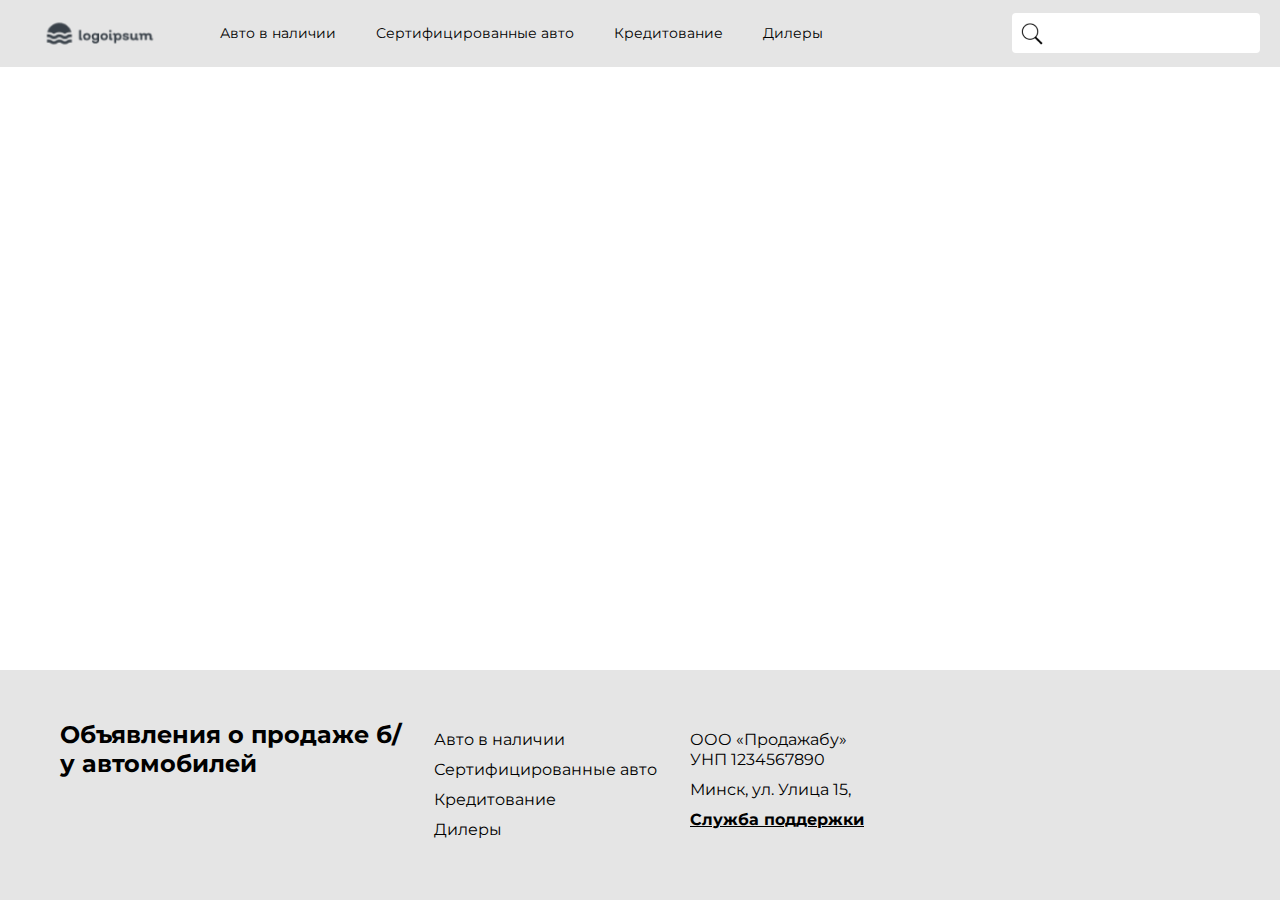
==== index.html @ 15c63c41 "first" ====
<!DOCTYPE html>
<html lang="en">

<head>
    <meta charset="UTF-8">
    <meta http-equiv="X-UA-Compatible" content="IE=edge">
    <meta name="viewport" content="width=device-width, initial-scale=1.0">
    <title>Document</title>
    <link rel="preconnect" href="https://fonts.gstatic.com">
    <link
        href="https://fonts.googleapis.com/css2?family=Montserrat:ital,wght@0,100;0,200;0,300;0,400;0,500;0,600;0,700;0,800;0,900;1,100;1,200;1,300;1,400;1,500;1,600;1,700;1,800;1,900&display=swap"
        rel="stylesheet">
    <link rel="stylesheet" href="/css/main.css">
</head>

<body>
    <header class="header">
        <div class="header__wrapper">
            <div class="header__desktop">
                <div class="header__logo">
                    <a href="#">
                        <img src="/images/header/logo.png" alt="logo">
                    </a>
                </div>
                <div class="header__nav">
                    <nav>
                        <ul>
                            <li><a href="#">Авто в наличии</a></li>
                            <li><a href="#">Сертифицированные авто</a></li>
                            <li><a href="#">Кредитование</a></li>
                            <li><a href="#">Дилеры</a></li>
                        </ul>
                    </nav>
                </div>
                <div class="header__search">
                    <label>
                        <input type="search">
                        <img src="/images/header/search.png" alt="#">
                    </label>

                </div>
            </div>
            <div class="header-mobile">
                <div class="header-mobile__img">
                    <img src="/images/header/mobile/burger.png" alt="#">
                </div>
                <div class="header-mobile__logo">
                    <img src="/images/header/mobile/logo.png" alt="#">
                </div>
                <div class="header-mobile__search">
                    <img src="/images/header/mobile/search.png" alt="#">
                </div>
            </div>
        </div>
    </header>
    <footer class="footer">
        <div class="footer__wrapper">
            <div class="footer-desktop">
                <div class="footer-desktop__title">
                    <a href="#">
                        <h4>Объявления о продаже б/у автомобилей</h4>
                    </a>
                </div>
                <div class="footer-desktop__nav">
                    <nav>
                        <ul>
                            <li><a href="#">Авто в наличии</a></li>
                            <li><a href="#">Сертифицированные авто</a></li>
                            <li><a href="#">Кредитование</a></li>
                            <li><a href="#">Дилеры</a></li>
                        </ul>
                    </nav>
                </div>
                <div class="footer-desktop__info">
                    <ul>
                        <li>ООО «Продажабу»<br /> УНП 1234567890</li>
                        <li>Минск, ул. Улица 15,</li>
                        <li>
                            <a href="#">Служба поддержки</a>
                        </li>
                    </ul>
                </div>
            </div>
            <div class="footer-mobile">
                
                <div class="footer-mobile__nav">
                    <nav>
                        <ul>
                            <li><a href="#">Авто в наличии</a></li>
                            <li><a href="#">Сертифицированные авто</a></li>
                            <li><a href="#">Кредитование</a></li>
                            <li><a href="#">Дилеры</a></li>
                        </ul>
                    </nav>
                </div>
                <div class="footer-mobile__info">
                    <ul>
                        <li>ООО «Продажабу»<br /> УНП 1234567890</li>
                        <li>Минск, ул. Улица 15,</li>
                        <li>
                            <a href="#">Служба поддержки</a>
                        </li>
                    </ul>
                </div>
            </div>
        </div>
    </footer>
</body>

</html>
---- css/main.css ----
@charset "UTF-8";
/*Обнуление*/
* {
  padding: 0;
  margin: 0;
  border: 0;
}

*,
*:before,
*:after :focus,
:active {
  outline: none;
}

a:focus,
a:active {
  outline: none;
}

nav,
footer,
header,
aside {
  display: block;
}

html,
body {
  height: 100%;
  width: 100%;
  font-size: 100%;
  line-height: 1;
  font-size: 14px;
  -ms-text-size-adjust: 100%;
  -moz-text-size-adjust: 100%;
  -webkit-text-size-adjust: 100%;
}

input,
button,
textarea {
  font-family: inherit;
}

input::-ms-clear {
  display: none;
}

button {
  cursor: pointer;
}

button::-moz-focus-inner {
  padding: 0;
  border: 0;
}

a,
a:visited {
  text-decoration: none;
}

a:hover {
  text-decoration: none;
}

ul li {
  list-style: none;
}

img {
  vertical-align: top;
}

h1,
h2,
h3,
h4,
h5,
h6 {
  font-size: inherit;
  font-weight: 400;
}

/*--------------------*/
.header {
  width: 100%;
  background: #e5e5e5;
}

.header__wrapper {
  padding: 0 20px;
  max-width: 1920px;
  margin: 0 auto;
}

.header__desktop {
  display: grid;
  align-items: center;
  grid-template-columns: 160px auto 20%;
  flex-basis: 100%;
  width: 100%;
}

.header__logo img {
  width: 100%;
}

.header__nav {
  padding: 0 10px 0 20px;
}

.header__nav ul {
  display: flex;
  list-style: none;
}

.header__nav ul li {
  margin: 0 20px;
}

.header__nav ul li a {
  padding: 20px 0;
  font-family: Montserrat;
  font-style: normal;
  font-weight: normal;
  font-size: 14px;
  line-height: 20px;
  color: #000000;
}

.header__search label {
  position: relative;
}

.header__search label input {
  border-radius: 4px;
  position: relative;
  padding: 0 10px 0 40px;
  width: 100%;
  height: 40px;
  font-family: Montserrat;
  font-size: 16px;
}

.header__search label input:focus {
  outline: none;
}

.header__search label img {
  position: absolute;
  left: 8px;
  top: -5px;
}

.header-mobile {
  padding: 0 10px;
  display: none;
  grid-template-columns: 1fr 1fr 1fr;
  grid-template-rows: 60px;
  align-items: center;
}

.header-mobile__img {
  width: 100%;
  display: flex;
  justify-content: flex-start;
}

.header-mobile__img img {
  padding: 20px;
}

.header-mobile__logo {
  width: 100%;
  display: flex;
  justify-content: center;
}

.header-mobile__logo img {
  padding: 20px;
}

.header-mobile__search {
  width: 100%;
  display: flex;
  justify-content: flex-end;
}

.header-mobile__search img {
  padding: 20px 40px;
}

.footer {
  position: absolute;
  bottom: 0;
  width: 100%;
  background: #e5e5e5;
}

.footer__wrapper {
  padding: 50px;
  max-width: 1920px;
  margin: 0 auto;
}

.footer-desktop {
  display: flex;
}

.footer-desktop__title {
  flex-basis: 30%;
  padding: 0 10px;
}

.footer-desktop__title h4 {
  width: 100%;
  font-family: Montserrat;
  font-style: normal;
  font-weight: bold;
  font-size: 24px;
  line-height: 29px;
  color: #000000;
}

.footer-desktop__nav, .footer-desktop__info {
  flex-basis: 20%;
  padding: 0 10px;
}

.footer-desktop__nav ul, .footer-desktop__info ul {
  list-style: none;
}

.footer-desktop__nav ul li,
.footer-desktop__nav ul a, .footer-desktop__info ul li,
.footer-desktop__info ul a {
  margin: 10px 0;
  font-family: Montserrat;
  font-style: normal;
  font-weight: normal;
  font-size: 16px;
  line-height: 20px;
  color: #000000;
}

.footer-desktop__info ul li a:last-child {
  text-decoration: underline;
  font-weight: bold;
}

.footer-mobile {
  display: none;
  align-items: center;
  flex-direction: column;
  justify-content: center;
}

.footer-mobile__nav {
  width: 100%;
  text-align: center;
}

.footer-mobile__nav ul {
  max-width: 560px;
  margin: 0 auto;
  width: 100%;
}

.footer-mobile__nav ul li {
  border-left: none;
  border-right: none;
  border-top: none;
  border-bottom: 2px solid;
  border-image: linear-gradient(to right, #e5e5e5, #b6b5b5, #b6b5b5, #e5e5e5) 47% 0%;
  padding: 20px;
  border-image-slice: 1;
}

.footer-mobile__nav ul li a {
  padding: 20px;
  font-family: Montserrat;
  font-style: normal;
  font-weight: normal;
  font-size: 16px;
  line-height: 20px;
  color: #000000;
}

.footer-mobile__info {
  margin-top: 15px;
  width: 100%;
  text-align: center;
}

.footer-mobile__info ul {
  max-width: 560px;
  margin: 0 auto;
  width: 100%;
}

.footer-mobile__info ul li {
  padding: 10px;
}

.footer-mobile__info ul li a {
  padding: 10px;
  font-family: Montserrat;
  font-style: normal;
  font-weight: normal;
  font-size: 16px;
  line-height: 20px;
  color: #000000;
}

.footer-mobile__info ul li:first-child {
  line-height: 20px;
}

.footer-mobile__info ul li:last-child a {
  text-decoration: underline;
  font-weight: bold;
}

/* ----------------Header------------- */
@media (max-width: 1100px) {
  .header__nav ul li {
    margin: 0 10px;
  }
}

@media (max-width: 970px) {
  .header__desktop {
    display: none;
  }
  .header-mobile {
    display: grid;
  }
}

@media (max-width: 420px) {
  .header-mobile__search img,
  .header-mobile__logo img,
  .header-mobile__img img {
    padding: 20px 10px;
  }
}

/* ----------------Footer------------- */
@media (max-width: 880px) {
  .footer-desktop {
    display: none;
  }
  .footer-mobile {
    display: flex;
  }
}

@media (max-width: 480px) {
  .footer__wrapper {
    padding: 30px 9px;
  }
}
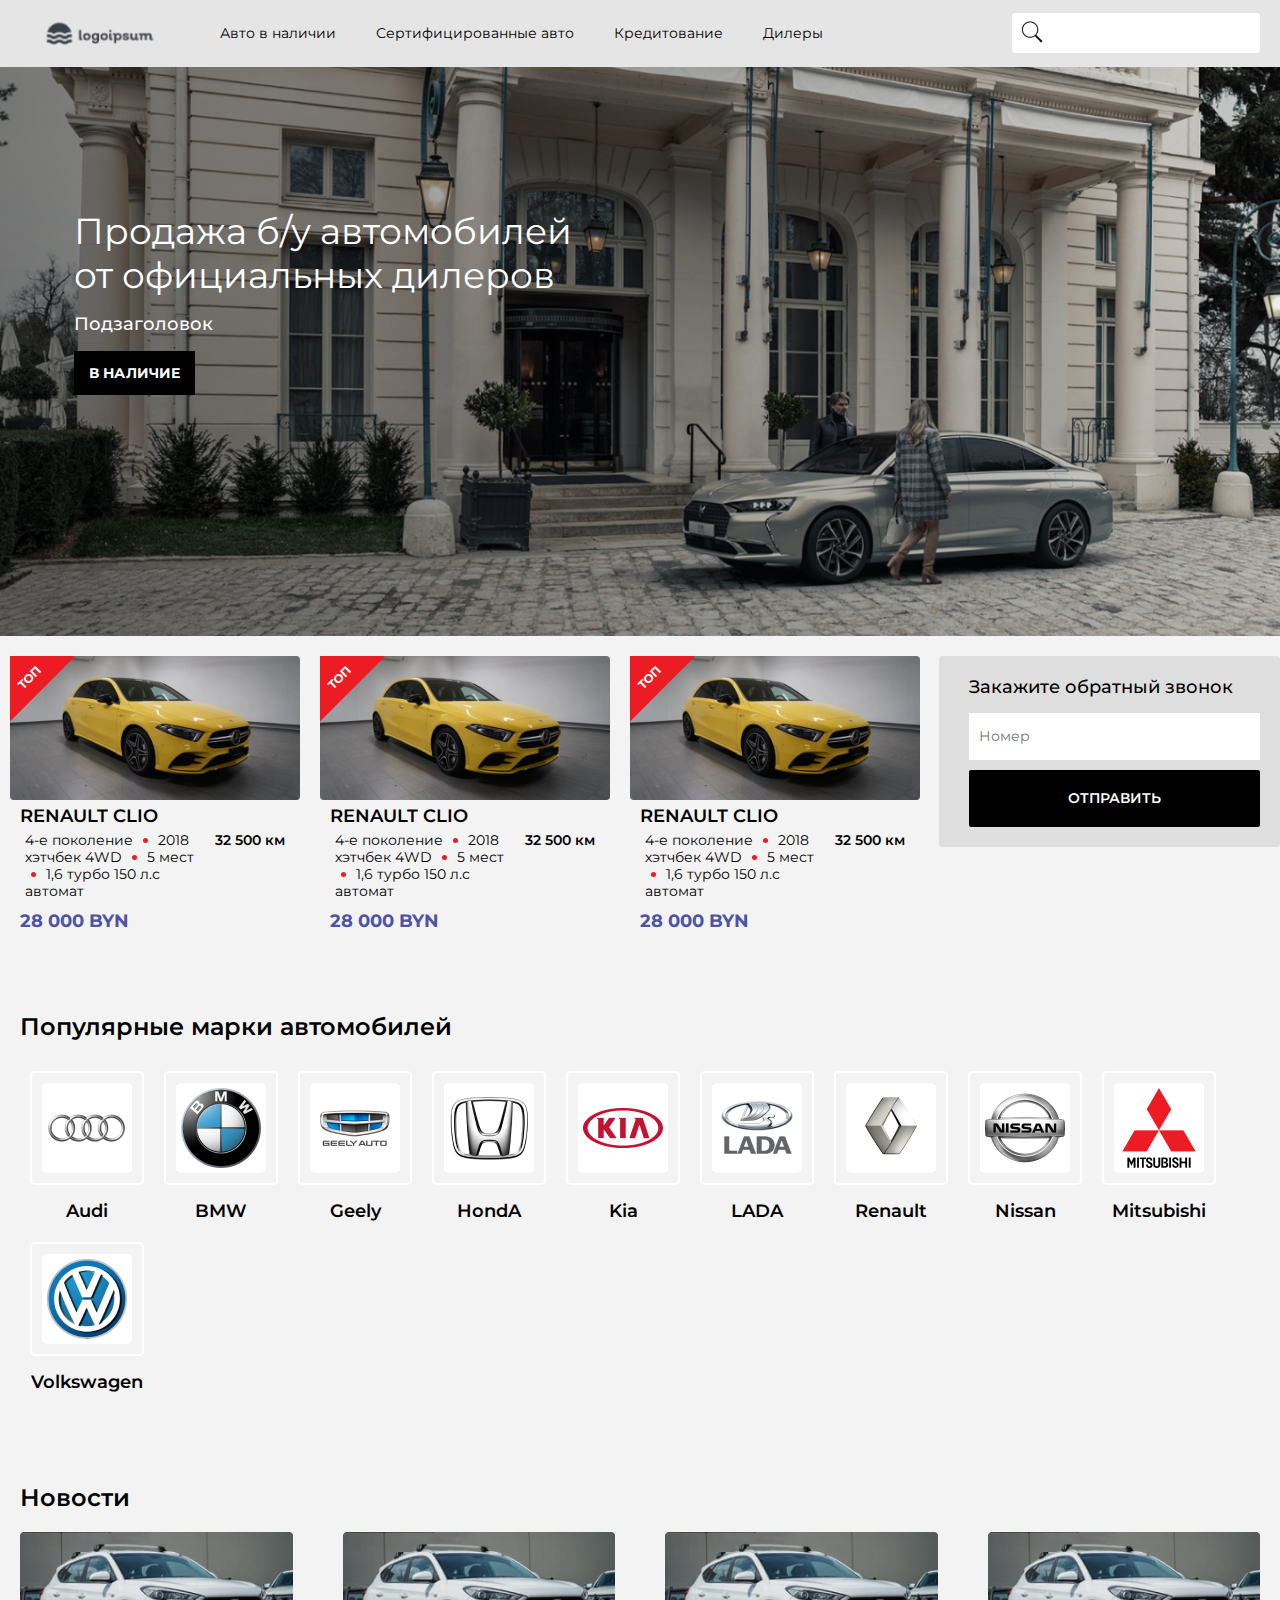
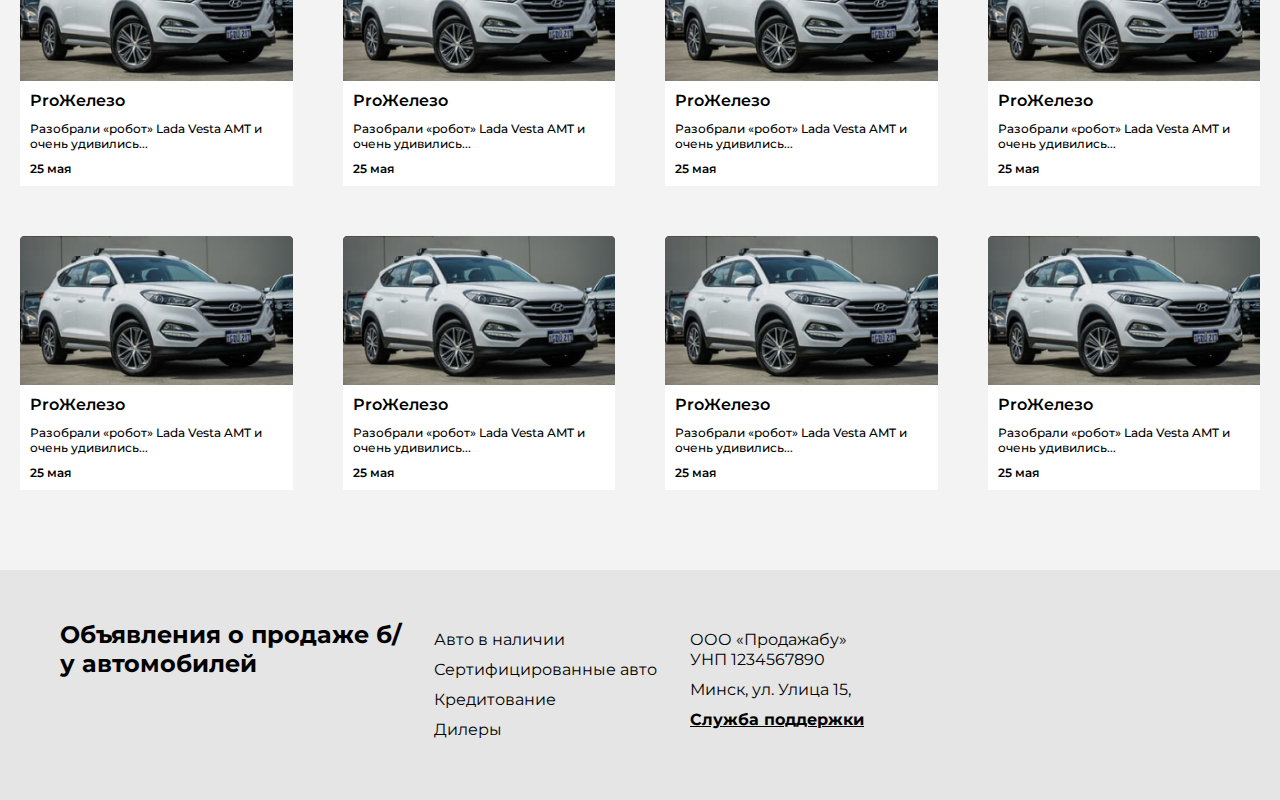
==== commit 2ad13b60: "28/06/2021" ====
--- a/index.html
+++ b/index.html
@@ -18,16 +18,16 @@
         <div class="header__wrapper">
             <div class="header__desktop">
                 <div class="header__logo">
-                    <a href="#">
+                    <a href="/index.html">
                         <img src="/images/header/logo.png" alt="logo">
                     </a>
                 </div>
                 <div class="header__nav">
                     <nav>
                         <ul>
-                            <li><a href="#">Авто в наличии</a></li>
-                            <li><a href="#">Сертифицированные авто</a></li>
-                            <li><a href="#">Кредитование</a></li>
+                            <li><a href="/page/filter/filter.html">Авто в наличии</a></li>
+                            <li><a href="/page/Certified-autos/certified.html">Сертифицированные авто</a></li>
+                            <li><a href="/page/Credit/credit.html">Кредитование</a></li>
                             <li><a href="#">Дилеры</a></li>
                         </ul>
                     </nav>
@@ -53,6 +53,392 @@
             </div>
         </div>
     </header>
+    <main class="main">
+        <section class="general-banner">
+            <div class="general-banner__wrapper">
+                <div class="general-banner__img">
+                    <img src="/images/generalBaner/banner.png" alt="#">
+                </div>
+                <div class="general-banner__info">
+                    <div class="general-banner__title">
+                        <H1>Продажа б/у автомобилей от официальных дилеров</H1>
+                    </div>
+                    <div class="general-banner__sub-title">
+                        <h5>Подзаголовок</h5>
+                    </div>
+                    <div class="general-banner__btn-link">
+                        <a href="#">
+                            <p>В НАЛИЧИЕ</p>
+                        </a>
+                    </div>
+                </div>
+            </div>
+
+        </section>
+        <section class="best-cars">
+            <h4 class="mobile-title">ТОП объявлений</h4>
+            <div class="best-cars-list">
+                <div class="best-cars-list__wrapper">
+                    <div class="best-cars-list-item">
+                        <div class="best-cars-list-item__img">
+                            <a href="#"><img src="/images/best-cars-list/item-car.png" alt="#"></a>
+                        </div>
+                        <div class="best-cars-list-item__car-name">
+                            <p>Renault Clio</p>
+                        </div>
+                        <div class="best-cars-list-item__all-features">
+                            <div class="best-cars-list-item__engine-features">
+                                <p>
+                                    <span>4-е поколение</span>
+                                    <span class="circle"></span>
+                                    <span>2018</span>
+                                    <span>хэтчбек</span>
+                                    <span>4WD</span>
+                                    <span class="circle"></span>
+                                    <span>5 мест</span>
+                                    <span class="circle"></span>
+                                    <span>1,6 турбо</span>
+                                    <span>150 л.с</span>
+                                    <span>автомат</span>
+                                </p>
+                            </div>
+                            <div class="best-cars-list-item__mileage-features">
+                                <p>32 500 км</p>
+                            </div>
+                        </div>
+                        <div class="best-cars-list-item__price">
+                            <p><span>28 000</span> BYN</p>
+                        </div>
+                    </div>
+                    <div class="best-cars-list-item">
+                        <div class="best-cars-list-item__img">
+                            <a href="#"><img src="/images/best-cars-list/item-car.png" alt="#"></a>
+                        </div>
+                        <div class="best-cars-list-item__car-name">
+                            <p>Renault Clio</p>
+                        </div>
+                        <div class="best-cars-list-item__all-features">
+                            <div class="best-cars-list-item__engine-features">
+                                <p>
+                                    <span>4-е поколение</span>
+                                    <span class="circle"></span>
+                                    <span>2018</span>
+                                    <span>хэтчбек</span>
+                                    <span>4WD</span>
+                                    <span class="circle"></span>
+                                    <span>5 мест</span>
+                                    <span class="circle"></span>
+                                    <span>1,6 турбо</span>
+                                    <span>150 л.с</span>
+                                    <span>автомат</span>
+                                </p>
+                            </div>
+                            <div class="best-cars-list-item__mileage-features">
+                                <p>32 500 км</p>
+                            </div>
+                        </div>
+                        <div class="best-cars-list-item__price">
+                            <p><span>28 000</span> BYN</p>
+                        </div>
+                    </div>
+                    <div class="best-cars-list-item">
+                        <div class="best-cars-list-item__img">
+                            <a href="#"><img src="/images/best-cars-list/item-car.png" alt="#"></a>
+                        </div>
+                        <div class="best-cars-list-item__car-name">
+                            <p>Renault Clio</p>
+                        </div>
+                        <div class="best-cars-list-item__all-features">
+                            <div class="best-cars-list-item__engine-features">
+                                <p>
+                                    <span>4-е поколение</span>
+                                    <span class="circle"></span>
+                                    <span>2018</span>
+                                    <span>хэтчбек</span>
+                                    <span>4WD</span>
+                                    <span class="circle"></span>
+                                    <span>5 мест</span>
+                                    <span class="circle"></span>
+                                    <span>1,6 турбо</span>
+                                    <span>150 л.с</span>
+                                    <span>автомат</span>
+                                </p>
+                            </div>
+                            <div class="best-cars-list-item__mileage-features">
+                                <p>32 500 км</p>
+                            </div>
+                        </div>
+                        <div class="best-cars-list-item__price">
+                            <p><span>28 000</span> BYN</p>
+                        </div>
+                    </div>
+                </div>
+            </div>
+            <div class="best-cars-callbackform">
+                <from class="best-cars-form">
+                    <h4>Закажите обратный звонок</h4>
+                    <input type="tel" id="phone" name="phone" pattern="[0-9]{3}-[0-9]{3}-[0-9]{4}" placeholder="Номер"
+                        required>
+                    <button type="button">ОТПРАВИТЬ</button>
+                </from>
+            </div>
+        </section>
+        <section class="popular-models">
+            <div class="popular-models__wrapper">
+                <div class="popular-models__title">
+                    <h3>Популярные марки автомобилей</h3>
+                </div>
+                <div class="popular-models__list">
+                    <div class="popular-models__item">
+                        <a href="#">
+                            <div class="popular-models__item-img">
+                                <img src="/images/popular-model/1audi.png" alt="#">
+                            </div>
+                            <p>Audi</p>
+                        </a>
+                    </div>
+                    <div class="popular-models__item">
+                        <a href="#">
+                            <div class="popular-models__item-img">
+                                <img src="/images/popular-model/2bmw.png" alt="#">
+                            </div>
+                            <p>BMW</p>
+                        </a>
+                    </div>
+                    <div class="popular-models__item">
+                        <a href="#">
+                            <div class="popular-models__item-img">
+                                <img src="/images/popular-model/3geely.png" alt="#">
+                            </div>
+                            <p>Geely</p>
+                        </a>
+                    </div>
+                    <div class="popular-models__item">
+                        <a href="#">
+                            <div class="popular-models__item-img">
+                                <img src="/images/popular-model/4honda.png" alt="#">
+                            </div>
+                            <p>HondA</p>
+                        </a>
+                    </div>
+                    <div class="popular-models__item">
+                        <a href="#">
+                            <div class="popular-models__item-img">
+                                <img src="/images/popular-model/5kia.png" alt="#">
+                            </div>
+                            <p>Kia</p>
+                        </a>
+                    </div>
+                    <div class="popular-models__item">
+                        <a href="#">
+                            <div class="popular-models__item-img">
+                                <img src="/images/popular-model/6lada.png" alt="#">
+                            </div>
+                            <p>LADA</p>
+                        </a>
+                    </div>
+                    <div class="popular-models__item">
+                        <a href="#">
+                            <div class="popular-models__item-img">
+                                <img src="/images/popular-model/7reno.png" alt="#">
+                            </div>
+                            <p>Renault</p>
+                        </a>
+                    </div>
+                    <div class="popular-models__item">
+                        <a href="#">
+                            <div class="popular-models__item-img">
+                                <img src="/images/popular-model/8nissan.png" alt="#">
+                            </div>
+                            <p>Nissan</p>
+                        </a>
+                    </div>
+                    <div class="popular-models__item">
+                        <a href="#">
+                            <div class="popular-models__item-img">
+                                <img src="/images/popular-model/9mitsubishi.png" alt="#">
+                            </div>
+                            <p>Mitsubishi</p>
+                        </a>
+                    </div>
+                    <div class="popular-models__item">
+                        <a href="#">
+                            <div class="popular-models__item-img">
+                                <img src="/images/popular-model/10volkswagen.png" alt="#">
+                            </div>
+                            <p>Volkswagen</p>
+                        </a>
+                    </div>
+
+                </div>
+                <div class="popular-models__list-mobile">
+                    <div class="popular-models__item">
+                        <a href="#">
+                            <div class="popular-models__item-img">
+                                <img src="/images/popular-model/1audi.png" alt="#">
+                            </div>
+                            <p>Audi</p>
+                        </a>
+                    </div>
+                    <div class="popular-models__item">
+                        <a href="#">
+                            <div class="popular-models__item-img">
+                                <img src="/images/popular-model/2bmw.png" alt="#">
+                            </div>
+                            <p>BMW</p>
+                        </a>
+                    </div>
+                    <div class="popular-models__item">
+                        <a href="#">
+                            <div class="popular-models__item-img">
+                                <img src="/images/popular-model/3geely.png" alt="#">
+                            </div>
+                            <p>Geely</p>
+                        </a>
+                    </div>
+                </div>
+            </div>
+        </section>
+        <section class="news-block">
+            <div class="news-block__wrapper">
+                <div class="news-block__title">
+                    <h3>Новости</h3>
+                </div>
+                <div class="news-block__list">
+                    <div class="news-block__item">
+                        <a href="#">
+                            <div class="news-block__img">
+                                <img src="/images/news-block/news.png" alt="">
+                            </div>
+                        </a>
+                        <div class="news-block__item-title">
+                            <h4>ProЖелезо</h4>
+                        </div>
+                        <div class="news-block__sub-title">
+                            <p>Разобрали «робот» Lada Vesta AMT и очень удивились...</p>
+                        </div>
+                        <div class="news-block__date">
+                            <p>25 мая</p>
+                        </div>
+                    </div>
+                    <div class="news-block__item">
+                        <a href="#">
+                            <div class="news-block__img">
+                                <img src="/images/news-block/news.png" alt="">
+                            </div>
+                        </a>
+                        <div class="news-block__item-title">
+                            <h4>ProЖелезо</h4>
+                        </div>
+                        <div class="news-block__sub-title">
+                            <p>Разобрали «робот» Lada Vesta AMT и очень удивились...</p>
+                        </div>
+                        <div class="news-block__date">
+                            <p>25 мая</p>
+                        </div>
+                    </div>
+                    <div class="news-block__item">
+                        <a href="#">
+                            <div class="news-block__img">
+                                <img src="/images/news-block/news.png" alt="">
+                            </div>
+                        </a>
+                        <div class="news-block__item-title">
+                            <h4>ProЖелезо</h4>
+                        </div>
+                        <div class="news-block__sub-title">
+                            <p>Разобрали «робот» Lada Vesta AMT и очень удивились...</p>
+                        </div>
+                        <div class="news-block__date">
+                            <p>25 мая</p>
+                        </div>
+                    </div>
+                    <div class="news-block__item">
+                        <a href="#">
+                            <div class="news-block__img">
+                                <img src="/images/news-block/news.png" alt="">
+                            </div>
+                        </a>
+                        <div class="news-block__item-title">
+                            <h4>ProЖелезо</h4>
+                        </div>
+                        <div class="news-block__sub-title">
+                            <p>Разобрали «робот» Lada Vesta AMT и очень удивились...</p>
+                        </div>
+                        <div class="news-block__date">
+                            <p>25 мая</p>
+                        </div>
+                    </div>
+                    <div class="news-block__item">
+                        <a href="#">
+                            <div class="news-block__img">
+                                <img src="/images/news-block/news.png" alt="">
+                            </div>
+                        </a>
+                        <div class="news-block__item-title">
+                            <h4>ProЖелезо</h4>
+                        </div>
+                        <div class="news-block__sub-title">
+                            <p>Разобрали «робот» Lada Vesta AMT и очень удивились...</p>
+                        </div>
+                        <div class="news-block__date">
+                            <p>25 мая</p>
+                        </div>
+                    </div>
+                    <div class="news-block__item">
+                        <a href="#">
+                            <div class="news-block__img">
+                                <img src="/images/news-block/news.png" alt="">
+                            </div>
+                        </a>
+                        <div class="news-block__item-title">
+                            <h4>ProЖелезо</h4>
+                        </div>
+                        <div class="news-block__sub-title">
+                            <p>Разобрали «робот» Lada Vesta AMT и очень удивились...</p>
+                        </div>
+                        <div class="news-block__date">
+                            <p>25 мая</p>
+                        </div>
+                    </div>
+                    <div class="news-block__item">
+                        <a href="#">
+                            <div class="news-block__img">
+                                <img src="/images/news-block/news.png" alt="">
+                            </div>
+                        </a>
+                        <div class="news-block__item-title">
+                            <h4>ProЖелезо</h4>
+                        </div>
+                        <div class="news-block__sub-title">
+                            <p>Разобрали «робот» Lada Vesta AMT и очень удивились...</p>
+                        </div>
+                        <div class="news-block__date">
+                            <p>25 мая</p>
+                        </div>
+                    </div>
+                    <div class="news-block__item">
+                        <a href="#">
+                            <div class="news-block__img">
+                                <img src="/images/news-block/news.png" alt="">
+                            </div>
+                        </a>
+                        <div class="news-block__item-title">
+                            <h4>ProЖелезо</h4>
+                        </div>
+                        <div class="news-block__sub-title">
+                            <p>Разобрали «робот» Lada Vesta AMT и очень удивились...</p>
+                        </div>
+                        <div class="news-block__date">
+                            <p>25 мая</p>
+                        </div>
+                    </div>
+
+                </div>
+                
+            </div>
+        </section>
+    </main>
     <footer class="footer">
         <div class="footer__wrapper">
             <div class="footer-desktop">
@@ -82,7 +468,7 @@
                 </div>
             </div>
             <div class="footer-mobile">
-                
+
                 <div class="footer-mobile__nav">
                     <nav>
                         <ul>
--- a/css/main.css
+++ b/css/main.css
@@ -91,7 +91,7 @@
 
 .header__wrapper {
   padding: 0 20px;
-  max-width: 1920px;
+  max-width: 1460px;
   margin: 0 auto;
 }
 
@@ -122,7 +122,6 @@
 
 .header__nav ul li a {
   padding: 20px 0;
-  font-family: Montserrat;
   font-style: normal;
   font-weight: normal;
   font-size: 14px;
@@ -140,7 +139,6 @@
   padding: 0 10px 0 40px;
   width: 100%;
   height: 40px;
-  font-family: Montserrat;
   font-size: 16px;
 }
 
@@ -192,16 +190,1687 @@
   padding: 20px 40px;
 }
 
+.general-banner__wrapper {
+  position: relative;
+}
+
+.general-banner__img img {
+  width: 100%;
+}
+
+.general-banner__info {
+  position: absolute;
+  top: 25%;
+  left: 5%;
+  font-family: Montserrat;
+  font-style: normal;
+  font-weight: bold;
+  line-height: 44px;
+  color: #ffffff;
+  padding: 0 10px;
+}
+
+.general-banner__title {
+  max-width: 533px;
+  margin-bottom: 16px;
+}
+
+.general-banner__title h1 {
+  font-size: 36px;
+}
+
+.general-banner__sub-title {
+  margin-bottom: 16px;
+}
+
+.general-banner__sub-title h5 {
+  max-width: 533px;
+  font-weight: 500;
+  font-size: 18px;
+  line-height: 22px;
+}
+
+.general-banner__btn-link {
+  display: inline-block;
+  background-color: black;
+}
+
+.general-banner__btn-link a {
+  padding: 0px 15px;
+  display: flex;
+  align-items: center;
+  text-align: center;
+  letter-spacing: 0.16px;
+  text-transform: uppercase;
+  font-feature-settings: "pnum" on, "lnum" on;
+  color: #ffffff;
+}
+
+/* ------------- */
+.best-cars {
+  padding: 20px 0;
+  display: flex;
+}
+
+.best-cars-list {
+  overflow: auto;
+}
+
+.best-cars-list__wrapper {
+  display: flex;
+}
+
+.best-cars-list::-webkit-scrollbar {
+  width: 3px;
+  height: 4px;
+}
+
+.best-cars-list::-webkit-scrollbar-track {
+  background-color: #999;
+}
+
+.best-cars-list::-webkit-scrollbar-track-piece {
+  background-color: #f3f3f3;
+}
+
+.best-cars-list::-webkit-scrollbar-thumb {
+  height: 50px;
+  background-color: #666;
+  border-radius: 3px;
+}
+
+.best-cars-list::-webkit-scrollbar-corner {
+  background-color: #999;
+}
+
+.best-cars-list::-webkit-resizer {
+  background-color: #666;
+}
+
+.best-cars-list-item {
+  max-width: 350px;
+  margin: 0 10px 20px 10px;
+  width: 100%;
+}
+
+.best-cars-list-item__img {
+  position: relative;
+  overflow: hidden;
+}
+
+.best-cars-list-item__img::before {
+  display: flex;
+  justify-content: center;
+  align-items: flex-end;
+  position: absolute;
+  padding: 10px;
+  content: "ТОП";
+  width: 73.19px;
+  height: 36.77px;
+  left: 702px;
+  top: 751.5px;
+  top: -15px;
+  left: -35px;
+  background-color: #ed1c24;
+  color: #fff;
+  z-index: 1;
+  transform: rotate(-45deg);
+  font-family: Montserrat;
+  font-style: normal;
+  font-weight: bold;
+  font-size: 12px;
+  line-height: 15px;
+}
+
+.best-cars-list-item__img img {
+  width: 100%;
+  position: relative;
+}
+
+.best-cars-list-item__car-name p {
+  font-family: Montserrat;
+  font-style: normal;
+  font-weight: 600;
+  font-size: 18px;
+  line-height: 22px;
+  text-transform: uppercase;
+  color: #000000;
+  padding: 5px 10px;
+}
+
+.best-cars-list-item__all-features {
+  padding: 0 10px;
+  display: flex;
+  justify-content: space-between;
+}
+
+.best-cars-list-item__engine-features {
+  padding: 0 5px;
+  min-width: 180px;
+  flex-basis: 180px;
+}
+
+.best-cars-list-item__engine-features p {
+  font-size: 14px;
+  line-height: 17px;
+  color: #000000;
+}
+
+.best-cars-list-item__mileage-features p {
+  font-family: Montserrat;
+  font-style: normal;
+  font-weight: 600;
+  font-size: 14px;
+  line-height: 17px;
+  color: #000000;
+  min-width: 75px;
+  padding-left: 5px;
+}
+
+.best-cars-list-item__price {
+  padding: 0 10px;
+}
+
+.best-cars-list-item__price p {
+  padding-top: 10px;
+  font-family: Montserrat;
+  font-style: normal;
+  font-weight: bold;
+  font-size: 18px;
+  line-height: 22px;
+  color: #5052a2;
+}
+
+.best-cars-callbackform {
+  flex-basis: 30%;
+  background: #dedede;
+  border-radius: 4px;
+  max-width: 370px;
+  width: 100%;
+  max-height: 276px;
+  height: 100%;
+  margin-left: 10px;
+  min-width: 290px;
+}
+
+.best-cars-form {
+  display: grid;
+  padding: 5px 20px 20px 30px;
+}
+
+.best-cars-form h4 {
+  padding: 15px 0;
+  font-family: Montserrat;
+  font-style: normal;
+  font-weight: 500;
+  font-size: 18px;
+  line-height: 22px;
+  color: #000000;
+}
+
+.best-cars-form input {
+  font-family: Montserrat;
+  font-style: normal;
+  font-weight: normal;
+  font-size: 14px;
+  line-height: 17px;
+  color: #000000;
+  padding: 15px 10px;
+  margin-bottom: 10px;
+}
+
+.best-cars-form button {
+  background: #000000;
+  border-radius: 2px;
+  padding: 20px;
+  font-family: Montserrat;
+  font-style: normal;
+  font-weight: 600;
+  font-size: 14px;
+  line-height: 17px;
+  color: #ffffff;
+}
+
+.mobile-title {
+  display: none;
+  font-family: Montserrat;
+  font-style: normal;
+  font-weight: 600;
+  font-size: 18px;
+  line-height: 22px;
+  color: #000000;
+  padding: 0 0px 10px 10px;
+}
+
+/* ---------------- */
+.popular-models {
+  margin-top: 40px;
+  padding-bottom: 40px;
+}
+
+.popular-models__wrapper {
+  padding: 0 20px;
+}
+
+.popular-models__title h3 {
+  font-family: Montserrat;
+  font-style: normal;
+  font-weight: 600;
+  font-size: 24px;
+  line-height: 29px;
+  color: #000000;
+  margin-bottom: 20px;
+}
+
+.popular-models__list, .popular-models__list-mobile {
+  flex-basis: 10%;
+  display: flex;
+  justify-items: center;
+  flex-wrap: wrap;
+}
+
+.popular-models__list-mobile {
+  display: none;
+}
+
+.popular-models__item {
+  padding: 10px;
+  display: flex;
+  flex-direction: column;
+  justify-content: center;
+}
+
+.popular-models__item a {
+  text-align: center;
+}
+
+.popular-models__item p {
+  margin-top: 15px;
+  display: inline-block;
+  font-family: Montserrat;
+  font-style: normal;
+  font-weight: 600;
+  font-size: 18px;
+  line-height: 22px;
+  color: #000000;
+}
+
+.popular-models__item-img {
+  display: flex;
+  justify-content: center;
+  padding: 10px;
+  border: solid 2px #fff;
+  border-radius: 5px;
+}
+
+.popular-models__item-img img {
+  border-radius: 5px;
+  padding: 5px;
+  width: 100%;
+  background: #fff;
+}
+
+.news-block {
+  margin-top: 40px;
+  padding-bottom: 80px;
+}
+
+.news-block__wrapper {
+  padding: 0 20px;
+}
+
+.news-block__title h3 {
+  font-family: Montserrat;
+  font-style: normal;
+  font-weight: 600;
+  font-size: 24px;
+  line-height: 29px;
+  color: #000000;
+  margin-bottom: 20px;
+}
+
+.news-block__list {
+  display: grid;
+  grid-template-columns: repeat(4, 1fr);
+  grid-gap: 50px;
+}
+
+.news-block__item {
+  background: #fff;
+}
+
+.news-block__img img {
+  width: 100%;
+}
+
+.news-block__item-title h4 {
+  padding: 10px;
+  font-family: Montserrat;
+  font-style: normal;
+  font-weight: 600;
+  font-size: 16px;
+  line-height: 20px;
+  color: #000000;
+}
+
+.news-block__sub-title p {
+  padding: 0 10px;
+  font-family: Montserrat;
+  font-style: normal;
+  font-weight: normal;
+  font-weight: 500;
+  font-size: 12px;
+  line-height: 15px;
+  color: #000000;
+}
+
+.news-block__date p {
+  padding: 10px;
+  font-family: Montserrat;
+  font-style: normal;
+  font-weight: 600;
+  font-size: 12px;
+  line-height: 15px;
+  color: #000000;
+}
+
+/* -------page certificate------- */
+.certified-autos-nav {
+  background: #000;
+}
+
+.certified-autos-nav__wrapper {
+  padding: 0 20px;
+  display: flex;
+  align-items: center;
+}
+
+.certified-autos-nav__title {
+  margin-right: 90px;
+}
+
+.certified-autos-nav__title h3 {
+  min-width: 256px;
+  cursor: pointer;
+  padding: 20px 0;
+  font-family: Montserrat;
+  font-style: normal;
+  font-weight: 600;
+  font-size: 18px;
+  line-height: 22px;
+  color: #ffffff;
+}
+
+.certified-autos-nav nav {
+  flex-wrap: wrap;
+}
+
+.certified-autos-nav nav ul {
+  display: flex;
+  flex-wrap: wrap;
+}
+
+.certified-autos-nav nav ul li {
+  margin: 10px;
+}
+
+.certified-autos-nav nav ul li a {
+  padding: 10px;
+  font-family: Montserrat;
+  font-style: normal;
+  font-weight: normal;
+  font-size: 16px;
+  line-height: 20px;
+  color: #ffffff;
+}
+
+.certified-autos-nav nav ul li a img {
+  display: none;
+}
+
+.general-banner-certified__wrapper {
+  position: relative;
+}
+
+.general-banner-certified__img img {
+  width: 100%;
+}
+
+.general-banner-certified__info {
+  position: absolute;
+  top: 25%;
+  left: 5%;
+  font-family: Montserrat;
+  font-style: normal;
+  font-weight: bold;
+  line-height: 44px;
+  color: #ffffff;
+  padding: 0 10px;
+}
+
+.general-banner-certified__title {
+  max-width: 533px;
+  margin-bottom: 16px;
+}
+
+.general-banner-certified__title h1 {
+  font-size: 36px;
+}
+
+.general-banner-certified__sub-title {
+  margin-bottom: 16px;
+}
+
+.general-banner-certified__sub-title h5 {
+  max-width: 533px;
+  font-weight: 500;
+  font-size: 18px;
+  line-height: 22px;
+}
+
+.general-banner-certified__btn-link {
+  display: inline-block;
+  background-color: black;
+}
+
+.general-banner-certified__btn-link a {
+  padding: 0px 15px;
+  display: flex;
+  align-items: center;
+  text-align: center;
+  letter-spacing: 0.16px;
+  text-transform: uppercase;
+  font-feature-settings: "pnum" on, "lnum" on;
+  color: #ffffff;
+}
+
+.bonuses-block {
+  position: relative;
+  top: -50px;
+}
+
+.bonuses-block__wrapper {
+  padding: 0 20px;
+}
+
+.bonuses-block__list {
+  display: grid;
+  grid-template-columns: 1fr 1fr 1fr;
+  justify-content: space-evenly;
+}
+
+.bonuses-block__list-item {
+  padding: 0 5px;
+  display: flex;
+  justify-content: center;
+  align-items: center;
+}
+
+.bonuses-block__list-item-wrapper {
+  border: solid 2px #fff;
+  border-radius: 5px;
+  width: 100%;
+  max-width: 320px;
+}
+
+.bonuses-block__list-item-wrapper div {
+  background-color: #fff;
+  border-radius: 5px;
+  margin: 5px;
+  display: grid;
+  grid-template-columns: 85px 1fr;
+  align-content: center;
+  align-items: center;
+}
+
+.bonuses-block__list-item-wrapper img {
+  max-width: 80px;
+  width: 100%;
+}
+
+.bonuses-block__list-item-wrapper span {
+  padding: 0 5px;
+  font-family: Montserrat;
+  font-weight: 600;
+  font-size: 16px;
+  line-height: 20px;
+  color: #000000;
+}
+
+.certified-info {
+  background: #f3f3f3;
+  padding: 0 20px;
+}
+
+.certified-info__wrapper {
+  display: flex;
+  flex-direction: column;
+}
+
+.certified-info__item {
+  display: flex;
+  justify-content: space-between;
+  margin: 40px 0;
+}
+
+.certified-info__item:nth-child(2) .certified-info__text {
+  order: -1;
+}
+
+.certified-info__img {
+  mix-blend-mode: darken;
+  width: 100%;
+}
+
+.certified-info__img img {
+  width: 100%;
+}
+
+.certified-info__text {
+  max-width: 562px;
+  width: 100%;
+  padding: 0 20px;
+}
+
+.certified-info__text h5 {
+  font-family: Montserrat;
+  font-style: normal;
+  font-weight: 600;
+  font-size: 24px;
+  line-height: 29px;
+  color: #000000;
+  padding-bottom: 8px;
+}
+
+.certified-info__text li,
+.certified-info__text p {
+  font-family: Montserrat;
+  font-style: normal;
+  font-weight: 300;
+  font-size: 16px;
+  line-height: 20px;
+  color: #000000;
+}
+
+.certified-info__text ul li {
+  margin-left: 5px;
+  margin-left: 20px;
+  list-style: outside;
+}
+
+.certified-special-offer {
+  margin: 50px 0;
+  padding: 0 20px;
+}
+
+.certified-special-offer__title {
+  margin-bottom: 10px;
+}
+
+.certified-special-offer__title h3 {
+  font-family: Montserrat;
+  font-style: normal;
+  font-weight: 600;
+  font-size: 24px;
+  line-height: 29px;
+  color: #000000;
+}
+
+.certified-special-offer-list {
+  display: flex;
+}
+
+.certified-special-offer-list__item {
+  max-width: 340px;
+  width: 100%;
+  background: #ffffff;
+  border-radius: 4px;
+  margin: 10px;
+}
+
+.certified-special-offer-list__img {
+  width: 100%;
+  margin-bottom: 10px;
+}
+
+.certified-special-offer-list__img img {
+  width: 100%;
+}
+
+.certified-special-offer-list__car-name {
+  padding: 0 15px 5px 15px;
+}
+
+.certified-special-offer-list__car-name p {
+  font-family: Montserrat;
+  font-style: normal;
+  font-weight: 600;
+  font-size: 18px;
+  line-height: 22px;
+  text-transform: uppercase;
+  color: #000000;
+}
+
+.certified-special-offer-list__features {
+  padding: 0 15px 20px 15px;
+}
+
+.certified-special-offer-list__features ul li p {
+  line-height: 20px;
+}
+
+.certified-special-offer-list__features ul li:first-child {
+  display: flex;
+  justify-content: space-between;
+  align-items: flex-start;
+}
+
+.certified-special-offer-list__features ul li:first-child span {
+  font-family: Montserrat;
+  font-style: normal;
+  font-weight: normal;
+  font-size: 14px;
+  line-height: 17px;
+  color: #000000;
+}
+
+.certified-special-offer-list__features ul li:first-child div:last-child,
+.certified-special-offer-list__features ul li:first-child div:last-child span {
+  font-family: Montserrat;
+  font-style: normal;
+  font-weight: 600;
+  font-size: 14px;
+  line-height: 17px;
+  color: #000000;
+}
+
+.certified-special-offer-list__features ul li:nth-child(2) {
+  margin-top: 25px;
+}
+
+.certified-special-offer-list__features ul li:nth-child(2) div {
+  margin-bottom: 4px;
+}
+
+.certified-special-offer-list__features ul li:nth-child(2) div,
+.certified-special-offer-list__features ul li:nth-child(2) span {
+  font-family: Montserrat;
+  font-style: normal;
+  font-weight: normal;
+  font-size: 14px;
+  line-height: 17px;
+  color: #000000;
+}
+
+.certified-special-offer-list__features ul li:nth-child(3) {
+  margin-top: 20px;
+}
+
+.certified-special-offer-list__features ul li:nth-child(3) p {
+  font-family: Montserrat;
+  font-style: normal;
+  font-weight: bold;
+  font-size: 24px;
+  line-height: 29px;
+  color: #000000;
+}
+
+.certified-special-offer-list__features ul li:last-child {
+  margin-top: 5px;
+}
+
+.certified-special-offer-list__features ul li:last-child p {
+  cursor: pointer;
+  padding-left: 20px;
+  position: relative;
+  font-family: Montserrat;
+  font-style: normal;
+  font-weight: 500;
+  font-size: 12px;
+  line-height: 15px;
+  text-decoration-line: underline;
+  color: #000000;
+}
+
+.certified-special-offer-list__features ul li:last-child p::before {
+  content: url("/images/pages/certified-autos/certified-special-offer/Vector.svg");
+  position: absolute;
+  top: 0;
+  left: 0;
+}
+
+.certified-special-offer-list__additional-prices-block {
+  padding: 15px;
+  margin-bottom: 20px;
+  border-left: none;
+  border-right: none;
+  border-top: 2px solid;
+  border-bottom: 2px solid;
+  border-image: linear-gradient(to right, #fff, #b6b5b5, #b6b5b5, #fff) 47% 0%;
+  border-image-slice: 1;
+}
+
+.certified-special-offer-list__location {
+  padding: 0 15px 20px 15px;
+}
+
+.certified-special-offer-list__location a {
+  position: relative;
+  padding-left: 20px;
+  font-family: Montserrat;
+  font-style: normal;
+  font-weight: 500;
+  font-size: 12px;
+  line-height: 15px;
+  color: #4f4f4f;
+}
+
+.certified-special-offer-list__location a::before {
+  position: absolute;
+  content: url("/images/pages/certified-autos/certified-special-offer/location.svg");
+  top: 0;
+  left: 0;
+}
+
+/* ------------switch input------------- */
+.switch-credit,
+.switch-appraise {
+  padding: 10px 0;
+  font-family: Montserrat;
+  font-style: normal;
+  font-weight: 500;
+  font-size: 14px;
+  line-height: 21px;
+  color: #000000;
+  display: flex;
+  align-items: flex-start;
+}
+
+.switch-credit label,
+.switch-appraise label {
+  cursor: pointer;
+}
+
+.switch-credit label:last-child,
+.switch-appraise label:last-child {
+  margin-left: 15px;
+}
+
+.switch-appraise label div:last-child {
+  text-decoration: underline;
+  font-size: 12px;
+  font-weight: 600;
+}
+
+.switch {
+  position: relative;
+  display: inline-block;
+  width: 40px;
+  height: 24px;
+}
+
+.switch input {
+  opacity: 0;
+  width: 0;
+  height: 0;
+}
+
+.slider {
+  position: absolute;
+  cursor: pointer;
+  top: 0;
+  left: 0;
+  right: 0;
+  bottom: 0;
+  background-color: #ccc;
+  transition: 0.4s;
+}
+
+.slider:before {
+  position: absolute;
+  content: "";
+  height: 16px;
+  width: 16px;
+  left: 4px;
+  bottom: 4px;
+  background-color: white;
+  transition: 0.4s;
+}
+
+input:checked + .slider {
+  background-color: #ed1c24;
+}
+
+input:focus + .slider {
+  box-shadow: 0 0 1px #fff;
+}
+
+input:checked + .slider:before {
+  transform: translateX(16px);
+}
+
+/* Rounded sliders */
+.slider.round {
+  border-radius: 34px;
+}
+
+.slider.round:before {
+  border-radius: 50%;
+}
+
+.switch-appraise label div,
+.switch-credit label div {
+  padding: 2px 0;
+}
+
+.switch-appraise label div,
+.switch-appraise label span,
+.switch-credit label div,
+.switch-credit label span {
+  font-family: Montserrat;
+  font-style: normal;
+  font-weight: 600;
+  font-size: 14px;
+  line-height: 17px;
+  color: #000000;
+}
+
+/* --------page credit------ */
+.credit-content {
+  margin: 40px 0 60px;
+  padding: 0 20px;
+}
+
+.credit-content__title h3 {
+  font-family: Montserrat;
+  font-style: normal;
+  font-weight: 600;
+  font-size: 24px;
+  line-height: 29px;
+  color: #000000;
+  margin-bottom: 8px;
+}
+
+.credit-content__title p {
+  font-family: Montserrat;
+  font-style: normal;
+  font-weight: normal;
+  font-size: 16px;
+  line-height: 20px;
+  color: #000000;
+}
+
+.credit-content__icon-car-list {
+  margin-top: 35px;
+}
+
+.credit-content__icon-car-list ul {
+  display: flex;
+  align-items: center;
+  flex-wrap: wrap;
+}
+
+.credit-content__icon-car-list ul li {
+  background-color: #fff;
+  margin: 10px;
+  border-radius: 50%;
+  cursor: pointer;
+}
+
+.credit-content__icon-car-list ul li img {
+  max-width: 50px;
+  padding: 12px;
+}
+
+.credit-content__icon-car-list ul li.active {
+  border: solid 2px #ed1c24;
+  position: relative;
+}
+
+.credit-content__icon-car-list ul li.active::before {
+  position: absolute;
+  content: url("/images/pages/credit/check_circle.svg");
+  top: -8px;
+  left: -6px;
+  z-index: 10;
+}
+
+.credit-content__icon-car-list ul li.active img {
+  padding: 10px;
+}
+
+.credit-content-list-of-offers {
+  margin-top: 50px;
+  display: grid;
+  grid-template-columns: 1fr 1fr 1fr;
+}
+
+.credit-content-list-of-offers-item {
+  margin: 10px;
+  padding: 0 20px 20px 20px;
+  background: #ffffff;
+  box-shadow: 0px 4px 10px rgba(0, 0, 0, 0.1);
+  border-radius: 4px;
+}
+
+.credit-content-list-of-offers-item__brand-list ul {
+  display: flex;
+  justify-content: flex-end;
+}
+
+.credit-content-list-of-offers-item__brand-list ul li {
+  margin: 0px 2px;
+  padding: 10px 5px;
+  background: #000000;
+  border-radius: 0px 0px 4px 4px;
+}
+
+.credit-content-list-of-offers-item__percent-title {
+  margin: 25px 0;
+}
+
+.credit-content-list-of-offers-item__percent-title h5 {
+  font-family: Montserrat;
+  font-style: normal;
+  font-weight: bold;
+  font-size: 24px;
+  line-height: 29px;
+  color: #000000;
+}
+
+.credit-content-list-of-offers-item__list-info {
+  margin-bottom: 20px;
+  border-left: none;
+  border-right: none;
+  border-top: none;
+  border-bottom: 2px solid;
+  border-image: linear-gradient(to right, #fff, #b6b5b5, #b6b5b5, #fff) 47% 0%;
+  border-image-slice: 1;
+}
+
+.credit-content-list-of-offers-item__list-info ul li {
+  margin: 10px 0;
+  font-family: Montserrat;
+  font-style: normal;
+  font-weight: 500;
+  font-size: 16px;
+  line-height: 20px;
+  color: #000000;
+}
+
+.credit-content-list-of-offers-item__list-info ul li:last-child {
+  margin-bottom: 20px;
+}
+
+.credit-content-list-of-offers-item__list-info ul li .circle {
+  margin-left: 0;
+  margin-right: 10px;
+}
+
+.credit-content-list-of-offers-item__date-and-percent ul li {
+  display: flex;
+  justify-content: space-between;
+  max-width: 250px;
+  margin: 10px 0;
+}
+
+.credit-content-list-of-offers-item__date-and-percent ul li div:first-child {
+  font-family: Montserrat;
+  font-style: normal;
+  font-weight: 500;
+  font-size: 18px;
+  line-height: 22px;
+  color: #000000;
+}
+
+.credit-content-list-of-offers-item__date-and-percent ul li div:last-child {
+  font-family: Montserrat;
+  font-style: normal;
+  font-weight: bold;
+  font-size: 18px;
+  line-height: 22px;
+  color: #ed1c24;
+}
+
+.credit-content-list-of-offers-item__block-button {
+  margin-top: 30px;
+  display: flex;
+  justify-content: space-between;
+}
+
+.credit-content-list-of-offers-item__block-button button {
+  text-transform: uppercase;
+  font-family: Montserrat;
+  font-style: normal;
+  font-weight: 600;
+  font-size: 14px;
+  line-height: 24px;
+  letter-spacing: 0.16px;
+  padding: 5px 15px;
+  width: 100%;
+  max-width: 48%;
+}
+
+.credit-content-list-of-offers-item__block-button button:first-child {
+  background: #000000;
+  border-radius: 2px;
+  color: #fff;
+}
+
+.credit-content-list-of-offers-item__block-button button:last-child {
+  background: #dedede;
+  border-radius: 2px;
+}
+
+/* ----------filter--------- */
+.cars-in-stock {
+  padding: 20px 0;
+  display: grid;
+  grid-template-columns: auto 1fr;
+  grid-gap: 20px;
+}
+
+.cars-in-stock-side-bar input[type="number"]::-webkit-outer-spin-button,
+.cars-in-stock-side-bar input[type="number"]::-webkit-inner-spin-button {
+  -webkit-appearance: none;
+}
+
+.cars-in-stock-side-bar input[type="number"],
+.cars-in-stock-side-bar input[type="number"]:hover,
+.cars-in-stock-side-bar input[type="number"]:focus {
+  appearance: none;
+  -moz-appearance: textfield;
+}
+
+.cars-in-stock-side-bar input:focus {
+  outline: none;
+}
+
+.cars-in-stock-side-bar__container {
+  margin-top: 15px;
+  display: grid;
+  grid-template-columns: 1fr 1fr;
+  grid-gap: 15px;
+}
+
+.cars-in-stock-side-bar__container label:last-child {
+  margin-right: 0;
+}
+
+.cars-in-stock-side-bar__wrapper {
+  max-width: 330px;
+  width: 100%;
+  background: #dedede;
+  border-radius: 4px;
+  padding: 30px 20px;
+}
+
+.cars-in-stock-side-bar__wrapper ul {
+  margin: 15px 0;
+}
+
+.cars-in-stock-side-bar__wrapper ul li {
+  margin: 10px 0;
+}
+
+.cars-in-stock-side-bar__wrapper label {
+  position: relative;
+}
+
+.cars-in-stock-side-bar__wrapper label::after {
+  position: absolute;
+  content: "";
+  width: 14px;
+  height: 14px;
+  left: 0;
+  top: 0;
+  background-color: #dedede;
+  border: solid 2px #666666;
+  border-radius: 3px;
+}
+
+.cars-in-stock-side-bar__wrapper label input {
+  box-sizing: border-box;
+  font-size: 14px;
+  line-height: 17px;
+  color: #000000;
+}
+
+.cars-in-stock-side-bar__wrapper label input[type="checkbox"] {
+  margin-right: 10px;
+}
+
+.cars-in-stock-side-bar__wrapper label span {
+  font-size: 14px;
+  line-height: 17px;
+  color: #000000;
+}
+
+.cars-in-stock-side-bar__wrapper label.active {
+  position: relative;
+}
+
+.cars-in-stock-side-bar__wrapper label.active::after {
+  position: absolute;
+  content: url("/images/pages/filter/check.svg");
+  width: 14px;
+  height: 14px;
+  left: 0px;
+  top: 0px;
+  z-index: 2;
+}
+
+.cars-in-stock-side-bar__wrapper h4 {
+  margin: 30px 0 20px 0;
+  font-weight: 600;
+  font-size: 16px;
+  line-height: 20px;
+  color: #000000;
+}
+
+.cars-in-stock-side-bar__mobile-filter {
+  display: none;
+}
+
+.cars-in-stock-side-bar__certified-block label span {
+  font-weight: 500;
+  font-size: 14px;
+  line-height: 17px;
+  color: #000000;
+}
+
+.cars-in-stock-side-bar__brand-search label, .cars-in-stock-side-bar__model-search label {
+  width: 100%;
+}
+
+.cars-in-stock-side-bar__brand-search label input, .cars-in-stock-side-bar__model-search label input {
+  width: 100%;
+  box-sizing: border-box;
+  font-size: 14px;
+  color: #000000;
+}
+
+.cars-in-stock-side-bar__brand-list ul {
+  overflow: hidden;
+  max-height: 110px;
+  transition: 0.3s;
+}
+
+.cars-in-stock-side-bar__show-more-block p {
+  font-weight: 500;
+  font-size: 14px;
+  line-height: 17px;
+  text-decoration-line: underline;
+  color: #000000;
+  cursor: pointer;
+}
+
+.cars-in-stock-side-bar__model-list ul {
+  overflow: hidden;
+  max-height: 110px;
+  transition: 0.3s;
+}
+
+.pyramid {
+  margin-left: 20px;
+  width: 9px;
+  height: 2px;
+  background: #666666;
+  position: relative;
+  cursor: pointer;
+}
+
+.pyramid::before {
+  position: absolute;
+  content: '';
+  width: 4px;
+  height: 2px;
+  top: -4px;
+  left: 0;
+  background: #666;
+}
+
+.pyramid::after {
+  position: absolute;
+  content: '';
+  background: #666;
+  width: 13px;
+  height: 2px;
+  top: 4px;
+}
+
+.pyramid.active-asc {
+  margin-left: 20px;
+  width: 9px;
+  height: 2px;
+  background: #ed1c24;
+  position: relative;
+  cursor: pointer;
+}
+
+.pyramid.active-asc::before {
+  position: absolute;
+  content: '';
+  width: 4px;
+  height: 2px;
+  top: -4px;
+  left: 0;
+  background: #ed1c24;
+}
+
+.pyramid.active-asc::after {
+  position: absolute;
+  content: '';
+  background: #ed1c24;
+  width: 13px;
+  height: 2px;
+  top: 4px;
+}
+
+.pyramid.active-desc {
+  margin-left: 20px;
+  width: 9px;
+  height: 2px;
+  background: #ed1c24;
+  position: relative;
+  cursor: pointer;
+}
+
+.pyramid.active-desc::before {
+  position: absolute;
+  content: '';
+  width: 13px;
+  height: 2px;
+  top: -4px;
+  left: 0;
+  background: #ed1c24;
+}
+
+.pyramid.active-desc::after {
+  position: absolute;
+  content: '';
+  background: #ed1c24;
+  width: 4px;
+  height: 2px;
+  top: 4px;
+}
+
+.cars-in-stock-result__top-block {
+  padding: 0 0 20px 0;
+  display: flex;
+  justify-content: space-between;
+  align-items: center;
+}
+
+.cars-in-stock-result__search-block {
+  flex-basis: 60%;
+}
+
+.cars-in-stock-result__search-block label {
+  position: relative;
+}
+
+.cars-in-stock-result__search-block label::before {
+  position: absolute;
+  content: url("/images/pages/filter/search.png");
+  left: 10px;
+  top: -3px;
+  z-index: 1;
+}
+
+.cars-in-stock-result__search-block label input {
+  position: relative;
+  width: 100%;
+  border-radius: 4px;
+  padding: 10px 15px 10px 40px;
+  font-weight: 500;
+  font-size: 16px;
+  line-height: 20px;
+  color: #000000;
+}
+
+.cars-in-stock-result__search-block label input:focus {
+  outline: none;
+  box-shadow: 0 0 3px #474747;
+}
+
+.cars-in-stock-result__sort-block {
+  display: flex;
+}
+
+.cars-in-stock-result__sort-block p {
+  font-size: 14px;
+  line-height: 17px;
+  color: #000000;
+}
+
+.cars-in-stock-result__sort-block > div {
+  display: flex;
+  align-items: center;
+  padding: 0 5px;
+  cursor: pointer;
+}
+
+.cars-in-stock-result__sort-block > div p {
+  margin: 0 10px;
+  font-weight: 600;
+  font-size: 14px;
+  line-height: 17px;
+  color: #000000;
+}
+
+.cars-in-stock-result__sort-block > div div {
+  width: 9px;
+  height: 2px;
+  background: #666666;
+  position: relative;
+}
+
+.cars-in-stock-result__sort-block > div div::before {
+  position: absolute;
+  content: "";
+  width: 4px;
+  height: 2px;
+  background: #666666;
+  top: -4px;
+  left: 0;
+}
+
+.cars-in-stock-result__sort-block > div div::after {
+  position: absolute;
+  content: "";
+  width: 13px;
+  height: 2px;
+  background: #666666;
+  top: 4px;
+  left: 0;
+}
+
+.cars-in-stock-result__sort-block > div.active-asc {
+  display: flex;
+  align-items: center;
+  padding: 0 5px;
+  cursor: pointer;
+}
+
+.cars-in-stock-result__sort-block > div.active-asc p {
+  margin: 0 10px;
+  font-weight: 600;
+  font-size: 14px;
+  line-height: 17px;
+  color: #ed1c24;
+}
+
+.cars-in-stock-result__sort-block > div.active-asc div {
+  width: 9px;
+  height: 2px;
+  background: #ed1c24;
+  position: relative;
+}
+
+.cars-in-stock-result__sort-block > div.active-asc div::before {
+  position: absolute;
+  content: "";
+  width: 4px;
+  height: 2px;
+  background: #ed1c24;
+  top: -4px;
+  left: 0;
+}
+
+.cars-in-stock-result__sort-block > div.active-asc div::after {
+  position: absolute;
+  content: "";
+  width: 13px;
+  height: 2px;
+  background: #ed1c24;
+  top: 4px;
+  left: 0;
+}
+
+.cars-in-stock-result__sort-block > div.active-desc {
+  display: flex;
+  align-items: center;
+  padding: 0 5px;
+  cursor: pointer;
+}
+
+.cars-in-stock-result__sort-block > div.active-desc p {
+  margin: 0 10px;
+  font-weight: 600;
+  font-size: 14px;
+  line-height: 17px;
+  color: #ed1c24;
+}
+
+.cars-in-stock-result__sort-block > div.active-desc div {
+  width: 9px;
+  height: 2px;
+  background: #ed1c24;
+  position: relative;
+}
+
+.cars-in-stock-result__sort-block > div.active-desc div::before {
+  position: absolute;
+  content: "";
+  width: 13px;
+  height: 2px;
+  background: #ed1c24;
+  top: -4px;
+  left: 0;
+}
+
+.cars-in-stock-result__sort-block > div.active-desc div::after {
+  position: absolute;
+  content: "";
+  width: 4px;
+  height: 2px;
+  background: #ed1c24;
+  top: 4px;
+  left: 0;
+}
+
+.cars-in-stock-result-car-list {
+  display: grid;
+  grid-template-columns: 1fr 1fr 1fr;
+  grid-gap: 10px;
+}
+
+.cars-in-stock-result-car-list__item {
+  width: 100%;
+  background: #ffffff;
+  border-radius: 4px;
+}
+
+.cars-in-stock-result-car-list__img {
+  width: 100%;
+  margin-bottom: 10px;
+}
+
+.cars-in-stock-result-car-list__img img {
+  width: 100%;
+}
+
+.cars-in-stock-result-car-list__car-name {
+  padding: 0 15px 5px 15px;
+}
+
+.cars-in-stock-result-car-list__car-name p {
+  font-style: normal;
+  font-weight: 600;
+  font-size: 18px;
+  line-height: 22px;
+  text-transform: uppercase;
+  color: #000000;
+  cursor: pointer;
+}
+
+.cars-in-stock-result-car-list__car-name p:hover {
+  text-decoration: underline;
+}
+
+.cars-in-stock-result-car-list__features {
+  padding: 0 15px 20px 15px;
+}
+
+.cars-in-stock-result-car-list__features ul li p {
+  line-height: 20px;
+}
+
+.cars-in-stock-result-car-list__features ul li:first-child {
+  display: flex;
+  justify-content: space-between;
+  align-items: flex-start;
+}
+
+.cars-in-stock-result-car-list__features ul li:first-child span {
+  font-style: normal;
+  font-weight: normal;
+  font-size: 14px;
+  line-height: 17px;
+  color: #000000;
+}
+
+.cars-in-stock-result-car-list__features ul li:first-child div:last-child,
+.cars-in-stock-result-car-list__features ul li:first-child div:last-child span {
+  font-style: normal;
+  font-weight: 600;
+  font-size: 14px;
+  line-height: 17px;
+  color: #000000;
+}
+
+.cars-in-stock-result-car-list__features ul li:nth-child(2) {
+  margin-top: 25px;
+}
+
+.cars-in-stock-result-car-list__features ul li:nth-child(2) div {
+  margin-bottom: 4px;
+}
+
+.cars-in-stock-result-car-list__features ul li:nth-child(2) div,
+.cars-in-stock-result-car-list__features ul li:nth-child(2) span {
+  font-style: normal;
+  font-weight: normal;
+  font-size: 14px;
+  line-height: 17px;
+  color: #000000;
+}
+
+.cars-in-stock-result-car-list__features ul li:nth-child(3) {
+  margin-top: 20px;
+}
+
+.cars-in-stock-result-car-list__features ul li:nth-child(3) p {
+  font-style: normal;
+  font-weight: bold;
+  font-size: 24px;
+  line-height: 29px;
+  color: #000000;
+}
+
+.cars-in-stock-result-car-list__features ul li:last-child {
+  margin-top: 5px;
+}
+
+.cars-in-stock-result-car-list__features ul li:last-child p {
+  cursor: pointer;
+  padding-left: 20px;
+  position: relative;
+  font-weight: 500;
+  font-size: 12px;
+  line-height: 15px;
+  text-decoration-line: underline;
+  color: #000000;
+}
+
+.cars-in-stock-result-car-list__features ul li:last-child p::before {
+  content: url("/images/pages/certified-autos/certified-special-offer/Vector.svg");
+  position: absolute;
+  top: 0;
+  left: 0;
+}
+
+.cars-in-stock-result-car-list__additional-prices-block {
+  padding: 15px;
+  margin-bottom: 20px;
+  border-left: none;
+  border-right: none;
+  border-top: 2px solid;
+  border-bottom: 2px solid;
+  border-image: linear-gradient(to right, #fff, #b6b5b5, #b6b5b5, #fff) 47% 0%;
+  border-image-slice: 1;
+}
+
+.cars-in-stock-result-car-list__location {
+  padding: 0 15px 20px 15px;
+}
+
+.cars-in-stock-result-car-list__location a {
+  position: relative;
+  padding-left: 20px;
+  font-style: normal;
+  font-weight: 500;
+  font-size: 12px;
+  line-height: 15px;
+  color: #4f4f4f;
+}
+
+.cars-in-stock-result-car-list__location a::before {
+  position: absolute;
+  content: url("/images/pages/certified-autos/certified-special-offer/location.svg");
+  top: 0;
+  left: 0;
+}
+
+.inp-no-checked::after, .inp-no-checked::before {
+  display: none;
+}
+
+.inp-no-checked input {
+  width: 100%;
+  padding: 10px;
+  box-sizing: border-box;
+}
+
+.content-flex {
+  display: flex;
+  align-items: center;
+}
+
+.noUi-connect {
+  background: #ed1c24;
+  height: 6px;
+}
+
+.noUi-horizontal {
+  height: 6px;
+}
+
+.noUi-horizontal .noUi-handle {
+  width: 24px;
+  height: 24px;
+  top: -10px;
+  background: #ed1c24;
+}
+
+.noUi-handle:after,
+.noUi-handle:before {
+  background: #ed1c24;
+}
+
+.noUi-handle {
+  box-shadow: none;
+}
+
 .footer {
-  position: absolute;
-  bottom: 0;
   width: 100%;
   background: #e5e5e5;
 }
 
 .footer__wrapper {
   padding: 50px;
-  max-width: 1920px;
+  max-width: 1460px;
   margin: 0 auto;
 }
 
@@ -347,6 +2016,121 @@
   }
 }
 
+/* -----------generalBanner----------- */
+@media (max-width: 820px) {
+  .general-banner__img {
+    display: none;
+  }
+  .general-banner__wrapper {
+    background-image: url("/images/generalBaner/banner.png");
+    min-height: 360px;
+    display: flex;
+    align-items: flex-start;
+    justify-content: center;
+    background-position: center;
+    background-repeat: no-repeat;
+    background-size: cover;
+  }
+  .general-banner__info {
+    top: 20%;
+    left: 5%;
+  }
+  .general-banner__title h1 {
+    font-family: Montserrat;
+    font-style: normal;
+    font-weight: bold;
+    font-size: 24px;
+    line-height: 29px;
+    color: #ffffff;
+  }
+  .general-banner__sub-title h5 {
+    font-family: Montserrat;
+    font-style: normal;
+    font-weight: 500;
+    font-size: 18px;
+    line-height: 22px;
+    color: #ffffff;
+  }
+  .general-banner__btn-link a {
+    font-size: 11px;
+  }
+}
+
+@media (max-width: 550px) {
+  .main {
+    padding: 0;
+  }
+  .general-banner__img {
+    display: none;
+  }
+  .general-banner__info {
+    position: absolute;
+  }
+  .general-banner__wrapper {
+    background-image: url("/images/generalBaner/mobileBanner.png");
+    min-height: 360px;
+    display: flex;
+    align-items: flex-start;
+    justify-content: center;
+    background-position: bottom;
+    background-repeat: no-repeat;
+    background-size: cover;
+  }
+  .general-banner__info {
+    top: 20%;
+  }
+}
+
+/* ------------best-cars-------------- */
+@media (max-width: 768px) {
+  .mobile-title {
+    display: block;
+  }
+  .best-cars {
+    display: grid;
+  }
+  .best-cars-callbackform {
+    margin-top: 15px;
+    width: 100%;
+    max-width: unset;
+    margin-left: 0;
+  }
+}
+
+/* ------------popular-models--------- */
+@media (max-width: 730px) {
+  .popular-models__list {
+    display: none;
+  }
+  .popular-models__list-mobile {
+    display: flex;
+    justify-content: space-around;
+    flex-wrap: nowrap;
+  }
+  .popular-models__list-mobile a p {
+    font-size: 16px;
+  }
+}
+
+/* --------------news-block----------- */
+@media (max-width: 768px) {
+  .news-block__list {
+    grid-template-columns: 1fr;
+  }
+  .news-block__list .news-block__item {
+    display: none;
+  }
+  .news-block__list .news-block__item:nth-child(1) {
+    display: block;
+  }
+  .news-block__list .news-block__item:nth-child(2) {
+    display: block;
+  }
+  .news-block__list .news-block__item:nth-child(3) {
+    display: block;
+  }
+}
+
 /* ----------------Footer------------- */
 @media (max-width: 880px) {
   .footer-desktop {
@@ -355,10 +2139,380 @@
   .footer-mobile {
     display: flex;
   }
+  .footer-mobile__nav ul li a {
+    padding: 10px;
+  }
 }
 
 @media (max-width: 480px) {
   .footer__wrapper {
     padding: 30px 9px;
   }
-}
+  .footer-mobile__nav ul li a {
+    padding: 10px;
+  }
+}
+
+@media (max-width: 320px) {
+  .footer-mobile__nav ul li a {
+    padding: 10px;
+  }
+}
+
+/* ------------------------------------ */
+/* ----------------pages--------------- */
+/* ---------certified-auto-nav--------- */
+@media (max-width: 850px) {
+  .certified-autos-nav__title {
+    margin-right: 40px;
+  }
+  .certified-autos-nav nav ul li a {
+    padding: 20px 10px;
+  }
+}
+
+@media (max-width: 768px) {
+  .certified-autos-nav__title h3 {
+    font-family: Montserrat;
+    font-style: normal;
+    font-weight: 600;
+    font-size: 16px;
+    line-height: 20px;
+    color: #ffffff;
+  }
+  .certified-autos-nav__wrapper {
+    display: block;
+  }
+  .certified-autos-nav nav ul {
+    display: block;
+  }
+  .certified-autos-nav nav {
+    flex-wrap: wrap;
+  }
+  .certified-autos-nav nav ul {
+    padding-bottom: 20px;
+  }
+  .certified-autos-nav nav ul li {
+    position: relative;
+  }
+  .certified-autos-nav nav ul li::after {
+    position: absolute;
+    content: url("/images/arrow_right.png");
+    width: 10px;
+    height: 16px;
+    right: 0;
+    top: 30px;
+  }
+  .certified-autos-nav nav ul li a {
+    width: 100%;
+    padding: 20px;
+    font-family: Montserrat;
+    font-size: 16px;
+    line-height: 20px;
+    color: #ffffff;
+    display: flex;
+    align-items: center;
+  }
+  .certified-autos-nav nav ul li a img {
+    display: block;
+    margin-right: 10px;
+  }
+}
+
+/* ------------certified-autos-generalBanner------------ */
+@media (max-width: 950px) {
+  .general-banner-certified__info {
+    top: 10%;
+  }
+}
+
+@media (max-width: 820px) {
+  .general-banner-certified__img {
+    display: none;
+  }
+  .general-banner-certified__wrapper {
+    background-image: url("/images/pages/certified-autos/general-banner-certified/certified-general-banner.png");
+    min-height: 360px;
+    display: flex;
+    align-items: flex-start;
+    justify-content: center;
+    background-position: center;
+    background-repeat: no-repeat;
+    background-size: cover;
+  }
+  .general-banner-certified__info {
+    top: 20%;
+    left: 5%;
+  }
+  .general-banner-certified__title h1 {
+    font-family: Montserrat;
+    font-style: normal;
+    font-weight: bold;
+    font-size: 24px;
+    line-height: 29px;
+    color: #ffffff;
+  }
+  .general-banner-certified__sub-title h5 {
+    font-family: Montserrat;
+    font-style: normal;
+    font-weight: 500;
+    font-size: 18px;
+    line-height: 22px;
+    color: #ffffff;
+  }
+  .general-banner-certified__btn-link a {
+    font-size: 11px;
+  }
+}
+
+@media (max-width: 550px) {
+  .main {
+    padding: 0;
+  }
+  .general-banner-certified__img {
+    display: none;
+  }
+  .general-banner-certified__info {
+    position: absolute;
+  }
+  .general-banner-certified__wrapper {
+    background-image: url("/images/pages/certified-autos/general-banner-certified/certified-general-banner.png");
+    min-height: 420px;
+    display: flex;
+    align-items: flex-start;
+    justify-content: center;
+    background-position: center;
+    background-repeat: no-repeat;
+    background-size: cover;
+  }
+  .general-banner-certified__info {
+    top: 20%;
+  }
+}
+
+@media (max-width: 375px) {
+  .general-banner-certified__info {
+    top: 8%;
+    left: 1%;
+  }
+  .general-banner-certified__title h1 {
+    font-size: 18px;
+    line-height: 22px;
+  }
+}
+
+/* ----------------bonuses-block------------- */
+@media (max-width: 1060px) {
+  .bonuses-block__list-item-wrapper img {
+    width: 60px;
+  }
+  .bonuses-block__list-item-wrapper span {
+    font-size: 16px;
+  }
+  .bonuses-block {
+    top: -37px;
+  }
+  .bonuses-block__list-item-wrapper div {
+    grid-template-columns: 60px 1fr;
+  }
+}
+
+@media (max-width: 768px) {
+  .bonuses-block__list {
+    display: block;
+  }
+  .bonuses-block__list-item-wrapper {
+    max-width: unset;
+  }
+  .bonuses-block__list-item {
+    padding: 10px 0;
+  }
+  .bonuses-block__list-item-wrapper img {
+    width: 100%;
+    max-width: unset;
+  }
+  .general-banner-certified__sub-title h5 {
+    font-size: 14px;
+    line-height: 17px;
+  }
+  .general-banner-certified__wrapper {
+    min-height: 350px;
+    color: #757474;
+  }
+}
+
+/* -------------certified-info---------------- */
+@media (max-width: 768px) {
+  .certified-info__text h5 {
+    font-family: Montserrat;
+    font-style: normal;
+    font-weight: 600;
+    font-size: 18px;
+    line-height: 22px;
+    color: #000000;
+  }
+  .certified-info__text li,
+  .certified-info__text p {
+    font-family: Montserrat;
+    font-style: normal;
+    font-weight: 300;
+    font-size: 14px;
+    line-height: 17px;
+    color: #000000;
+  }
+}
+
+@media (max-width: 660px) {
+  .certified-info__img img {
+    padding-bottom: 10px;
+  }
+  .certified-info__item {
+    display: block;
+  }
+  .certified-info__item {
+    margin: 20px 0;
+  }
+  .certified-info__text {
+    padding: 0;
+  }
+}
+
+@media (max-width: 480px) {
+  .certified-info__item {
+    margin: 10px 0;
+  }
+}
+
+/* ------------sectified-cpecial-offer------------ */
+@media (max-width: 1250px) {
+  .certified-special-offer-list, .cars-in-stock-result-car-list {
+    display: grid;
+    grid-template-columns: 1fr 1fr 1fr;
+    grid-gap: 10px;
+  }
+  .certified-special-offer-list__item, .cars-in-stock-result-car-list__item {
+    max-width: unset;
+  }
+}
+
+@media (max-width: 920px) {
+  .certified-special-offer-list, .cars-in-stock-result-car-list {
+    display: grid;
+    grid-template-columns: 1fr 1fr;
+    grid-gap: 10px;
+  }
+  .certified-special-offer-list__item, .cars-in-stock-result-car-list__item {
+    max-width: unset;
+  }
+}
+
+@media (max-width: 660px) {
+  .certified-special-offer-list, .cars-in-stock-result-car-list {
+    display: grid;
+    grid-template-columns: 1fr;
+    grid-gap: 10px;
+  }
+}
+
+@media (max-width: 480px) {
+  .certified-special-offer__title h3, .cars-in-stock-result-car-list__title h3 {
+    font-family: Montserrat;
+    font-style: normal;
+    font-weight: 600;
+    font-size: 18px;
+    line-height: 22px;
+    color: #000000;
+  }
+}
+
+@media (max-width: 350px) {
+  .certified-special-offer-list__features ul li:first-child span,
+  .certified-special-offer-list__features ul li:nth-child(2) div,
+  .certified-special-offer-list__features ul li:nth-child(2) span,
+  .cars-in-stock-result-car-list__features ul li:first-child span,
+  .cars-in-stock-result-car-list__features ul li:nth-child(2) div,
+  .cars-in-stock-result-car-list__features ul li:nth-child(2) span {
+    font-size: 12px;
+  }
+}
+
+/* -----------credit-page--------- */
+@media (max-width: 1000px) {
+  .credit-content-list-of-offers {
+    grid-template-columns: 1fr 1fr;
+  }
+}
+
+@media (max-width: 700px) {
+  .credit-content-list-of-offers {
+    grid-template-columns: 1fr;
+  }
+}
+
+@media (max-width: 520px) {
+  .credit-content-list-of-offers-item__block-button button {
+    font-size: 12px;
+    padding: 5px;
+  }
+}
+
+@media (max-width: 425px) {
+  .credit-content-list-of-offers-item__block-button {
+    flex-direction: column;
+  }
+  .credit-content-list-of-offers-item__block-button button {
+    max-width: 100%;
+    font-size: 12px;
+    padding: 5px;
+    margin: 5px 0;
+  }
+  .credit-content-list-of-offers-item__percent-title h5 {
+    font-size: 19px;
+  }
+  .credit-content-list-of-offers-item__list-info ul li {
+    font-size: 14px;
+  }
+  .credit-content-list-of-offers-item__date-and-percent ul li div:first-child {
+    font-size: 16px;
+  }
+  .credit-content-list-of-offers-item__date-and-percent ul li div:last-child {
+    font-size: 16px;
+  }
+  .credit-content-list-of-offers-item__brand-list ul li img {
+    width: 20px;
+  }
+}
+
+/* ------------------------------- */
+body {
+  background: #f3f3f3;
+  font-family: Montserrat;
+}
+
+.main {
+  max-width: 1460px;
+  margin: 0 auto;
+  background: #f3f3f3;
+  min-height: 100vh;
+}
+
+.main-certified {
+  background: #f3f3f3;
+}
+
+.main-filter {
+  padding: 0 20px;
+}
+
+.circle {
+  position: relative;
+  display: inline-block;
+  width: 5px;
+  height: 5px;
+  border-radius: 50%;
+  background: #ED1C24;
+  top: -2px;
+  margin: 0 6px;
+}
+
+/* ---------------------------------------- */
